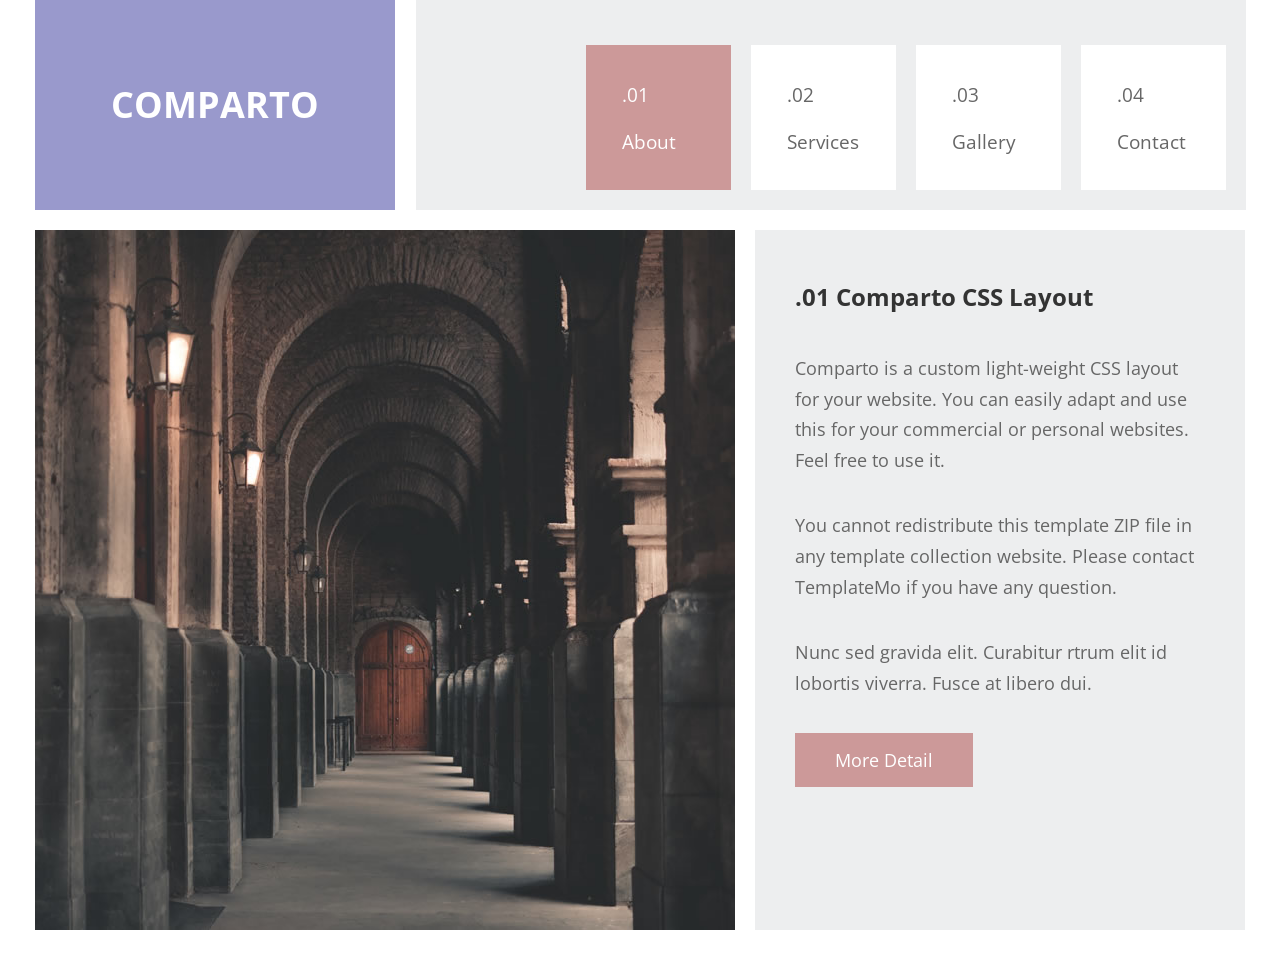
==== work12 position/index.html @ 8e94e974 "work12 position main ok" ====
<!DOCTYPE html>
<html lang="en">

<head>
  <meta charset="UTF-8">
  <link rel="stylesheet" href="./fontawesome/css/all.min.css">
  <link href="https://fonts.googleapis.com/css?family=Open+Sans:400" rel="stylesheet" />
  <title>Comparto HTML CSS Template</title>
  <link href="./style.css" rel="stylesheet">
</head>

<body>
  <div class="container">
    <div class="wrap header">
      <div class="header-title">COMPARTO</div>
      <div class="header-menu">
        <div class="menu-relative">
          <div class="menu-absolute">
            <div class="header-menu-item header-menu-item-active">
              <div class="header-item-num">.01</div>
              <div class="header-describ">About</div>
            </div>
            <div class="header-menu-item">
              <div class="header-item-num">.02</div>
              <div class="header-describ">Services</div>
            </div>
            <div class="header-menu-item">
              <div class="header-item-num">.03</div>
              <div class="header-describ">Gallery</div>
            </div>
            <div class="header-menu-item">
              <div class="header-item-num">.04</div>
              <div class="header-describ">Contact</div>
            </div>
          </div>
        </div>
      </div>
    </div>
    <div class="wrap main">
      <div class="main-img"></div>
      <div class="main-side absolute">
        <div class="main-side-title">.01 Comparto CSS Layout</div>
        <div class="main-side-main">Comparto is a custom light-weight CSS layout for your website. You can easily adapt and use this for your commercial or personal websites. Feel free to use it.</div>
        <div class="main-side-main">You cannot redistribute this template ZIP file in any template collection website. Please contact TemplateMo if you have any question.</div>
        <div class="main-side-main">Nunc sed gravida elit. Curabitur rtrum elit id lobortis viverra. Fusce at libero dui.</div>
        <div class="main-side-bnt">More Detail</div>
      </div>
    </div>
  </div>
</body>

</html>
---- work12 position/style.css ----
*{
    margin: 0;
    padding:0;
    font-family: 'Open Sans';
    box-sizing: border-box;
}

.absolute{
    position: absolute;
}

.container{
    padding: 0 15px;
}

.wrap{
    width: 1210px;
    margin:0 auto 20px; 
    position: relative;
}

.header-title{
    display: inline-block;
    width: 359.984px;
    height: 210px;
    font-size: 36px;
    font-weight:700;
    color:#fff;
    background: #99c;
    text-align: center;
    line-height: 210px;
    margin-right: 21px;
}

.menu-relative{
    position: relative;
}

.menu-absolute{
    position: absolute;
    right: 0;
    top: 25px;
}

.header-menu{
    display: inline-block;
    width: 829.984px;
    padding: 20px;
    position: absolute;
    background: #edeeef;
    height: 210px;
}

.header-menu-item{
    display: inline-block;
    height: 145px;
    width: 145px;
    background-color: #fff;
    font-size: 19.2px;
    color: #666;
    padding: 35.5px 0 0 36.25px;
    margin-left: 16px;    
}

.header-menu-item-active{
    background: #c99;
    color: #fff;
}

.header-item-num{
    margin-bottom: 20px;
}

.main-img{
    display: inline-block;
    background: url(./example/img/comparto-image-01.jpg);
    width: 699.98px;
    height:699.98px;
}

.main-side{
    display: inline-block;
    width: 490.047px;
    padding: 50px 40px;
    height: 700px;
    background: #edeeef;
    right: 0;
}
.main-side-title{
    font-size: 24px;
    font-weight:700;
    color: #333;
    margin: 0 0 40px;
}

.main-side-main{
    font-size: 18px;
    line-height: 30.6px;
    margin-bottom: 35px;
    color: #666;
}

.main-side-bnt{
    display: inline-block;
    background: #c99;
    padding: 15px 40px;
    font-size: 17.6px;
    color: #fff;
}
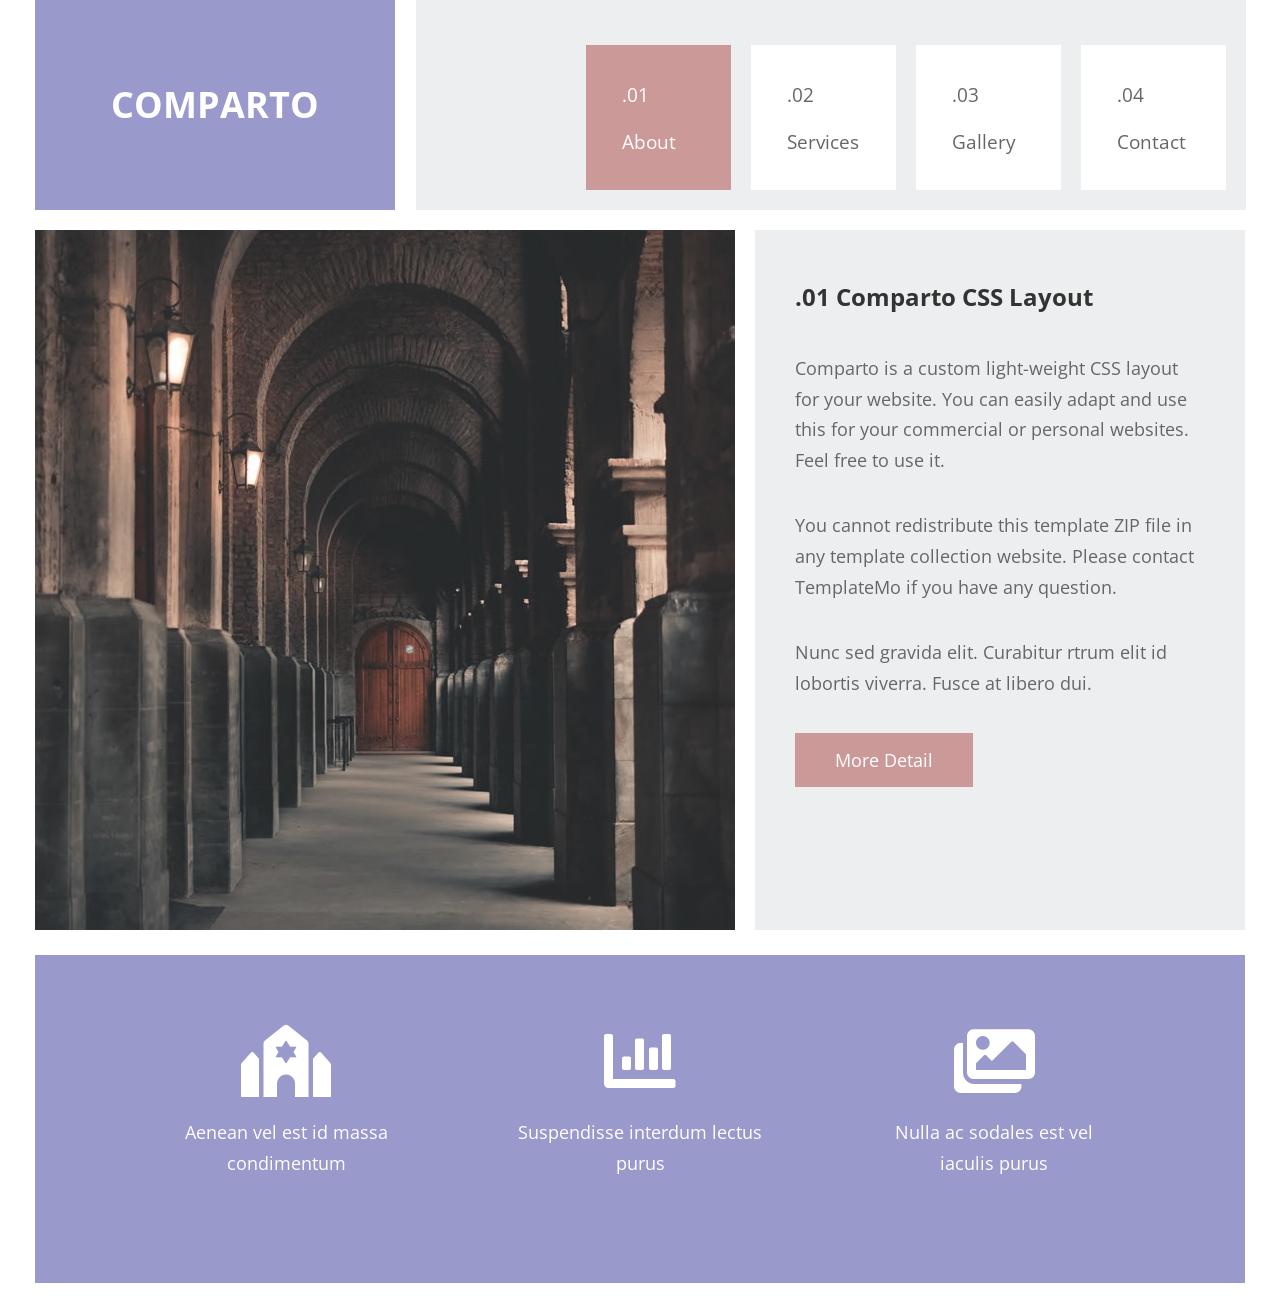
==== commit f6a51cb4: "work12 position banner ok" ====
--- a/work12 position/index.html
+++ b/work12 position/index.html
@@ -46,6 +46,21 @@
         <div class="main-side-bnt">More Detail</div>
       </div>
     </div>
+    <div class="wrap banner">
+      <div class="icon">
+      <div class="fas fa-synagogue"></div>
+      <div class="icon-describ">Aenean vel est id massa condimentum</div>
+      </div>
+      <div class="icon">
+      <div class="fas fa-chart-bar"></div>
+      <div class="icon-describ">Suspendisse interdum lectus purus</div>
+      </div>
+      <div class="icon">
+      <div class="fas fa-images"></div>
+      <div class="icon-describ">Nulla ac sodales est vel iaculis purus</div>
+      </div>
+    </div>
+    
   </div>
 </body>
 
--- a/work12 position/style.css
+++ b/work12 position/style.css
@@ -106,4 +106,27 @@
     padding: 15px 40px;
     font-size: 17.6px;
     color: #fff;
+}
+
+.banner{
+    text-align: center;
+    background: #99c;
+    padding: 70px;
+}
+.icon{
+    display: inline-block;
+    color:#FFF;
+    width: 250px;
+    margin: 0 50px ;
+}
+
+.fas{
+    font-size: 72px;
+    margin: 0 0 20px;
+}
+
+.icon-describ{
+    line-height: 30.6px;
+    font-size: 18px;
+    margin:0 0 35px;
 }
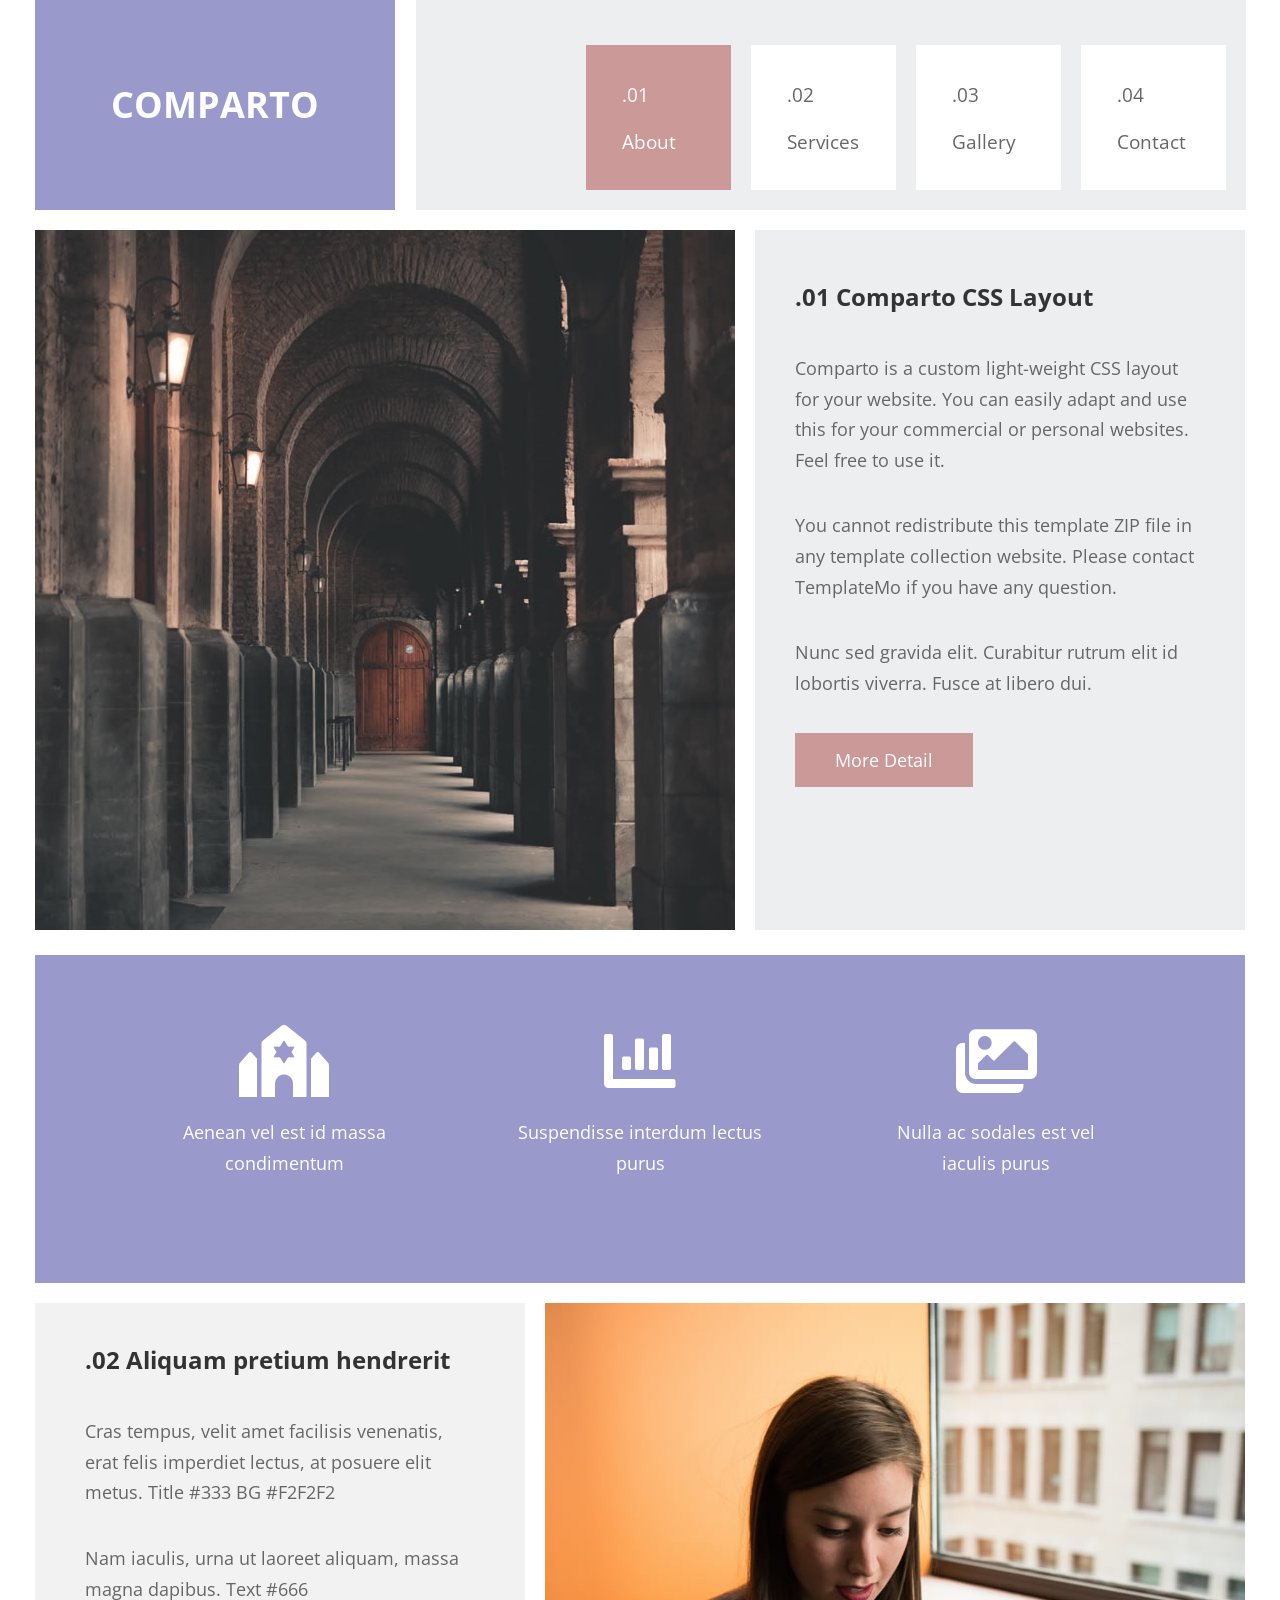
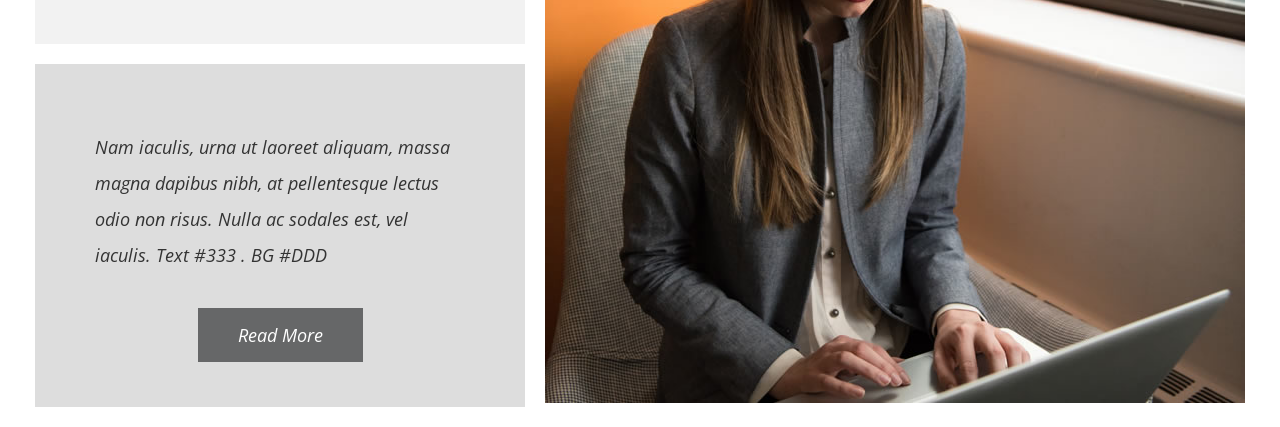
==== commit 151f36fa: "work12 position main2 ok" ====
--- a/work12 position/index.html
+++ b/work12 position/index.html
@@ -42,7 +42,7 @@
         <div class="main-side-title">.01 Comparto CSS Layout</div>
         <div class="main-side-main">Comparto is a custom light-weight CSS layout for your website. You can easily adapt and use this for your commercial or personal websites. Feel free to use it.</div>
         <div class="main-side-main">You cannot redistribute this template ZIP file in any template collection website. Please contact TemplateMo if you have any question.</div>
-        <div class="main-side-main">Nunc sed gravida elit. Curabitur rtrum elit id lobortis viverra. Fusce at libero dui.</div>
+        <div class="main-side-main">Nunc sed gravida elit. Curabitur rutrum elit id lobortis viverra. Fusce at libero dui.</div>
         <div class="main-side-bnt">More Detail</div>
       </div>
     </div>
@@ -60,7 +60,18 @@
       <div class="icon-describ">Nulla ac sodales est vel iaculis purus</div>
       </div>
     </div>
-    
+    <div class="wrap main">
+      <div class="main-box">
+        <div class="main-side-title">.02 Aliquam pretium hendrerit</div>
+        <div class="main-side-main">Cras tempus, velit amet facilisis venenatis, erat felis imperdiet lectus, at posuere elit metus. Title #333 BG #F2F2F2</div>
+        <div class="main-side-main">Nam iaculis, urna ut laoreet aliquam, massa magna dapibus. Text #666</div>
+      </div>
+      <div class="main-box italic">
+        <div class="main-side-main">Nam iaculis, urna ut laoreet aliquam, massa magna dapibus nibh, at pellentesque lectus odio non risus. Nulla ac sodales est, vel iaculis. Text #333 . BG #DDD</div>
+        <div class="main-side-bnt">Read More</div>
+      </div>
+      <div class="main-side-img"></div>
+    </div>
   </div>
 </body>
 
--- a/work12 position/style.css
+++ b/work12 position/style.css
@@ -117,7 +117,7 @@
     display: inline-block;
     color:#FFF;
     width: 250px;
-    margin: 0 50px ;
+    margin: 0 51px ;
 }
 
 .fas{
@@ -129,4 +129,43 @@
     line-height: 30.6px;
     font-size: 18px;
     margin:0 0 35px;
+}
+
+.main-box{
+    width: 490.047px;
+    padding: 40px 50px;
+    background: #f2f2f2;
+    margin-bottom: 20px;
+} 
+
+.main-box .main-side-main{
+    color: #666;
+    margin: 35px 0 0;
+}
+
+.italic{
+    padding: 30px 60px 45px ;
+    font-style: italic;
+    text-align: center;
+    background: #ddd;
+}
+
+.italic .main-side-main{
+    line-height: 36px;
+    text-align: left;
+    margin-bottom: 35px;
+    color: #333;
+}
+
+.italic .main-side-bnt{
+    background: #666768;
+}
+
+.main-side-img{
+    background: url(./example/img/comparto-image-02.jpg);
+    width: 699.98px;
+    height: 699.98px;
+    position: absolute;
+    right: 0;
+    top: 0;
 }
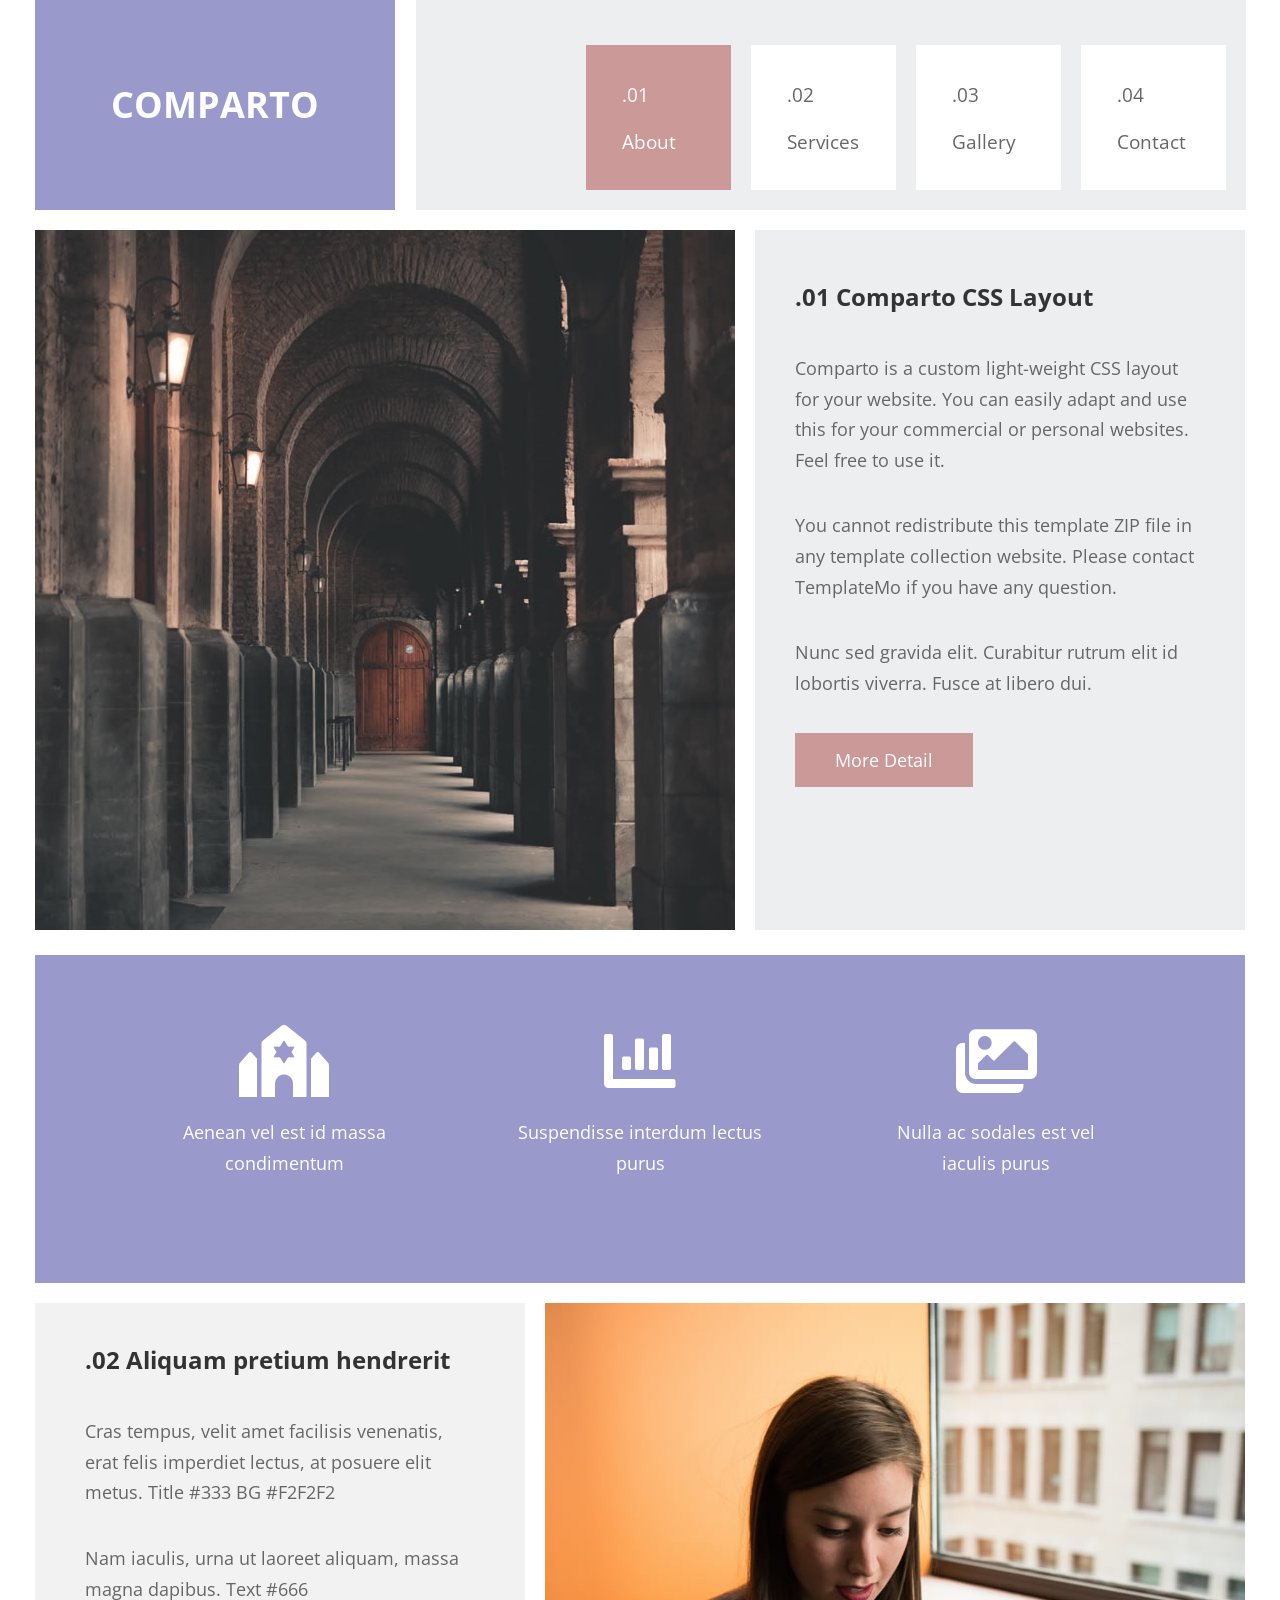
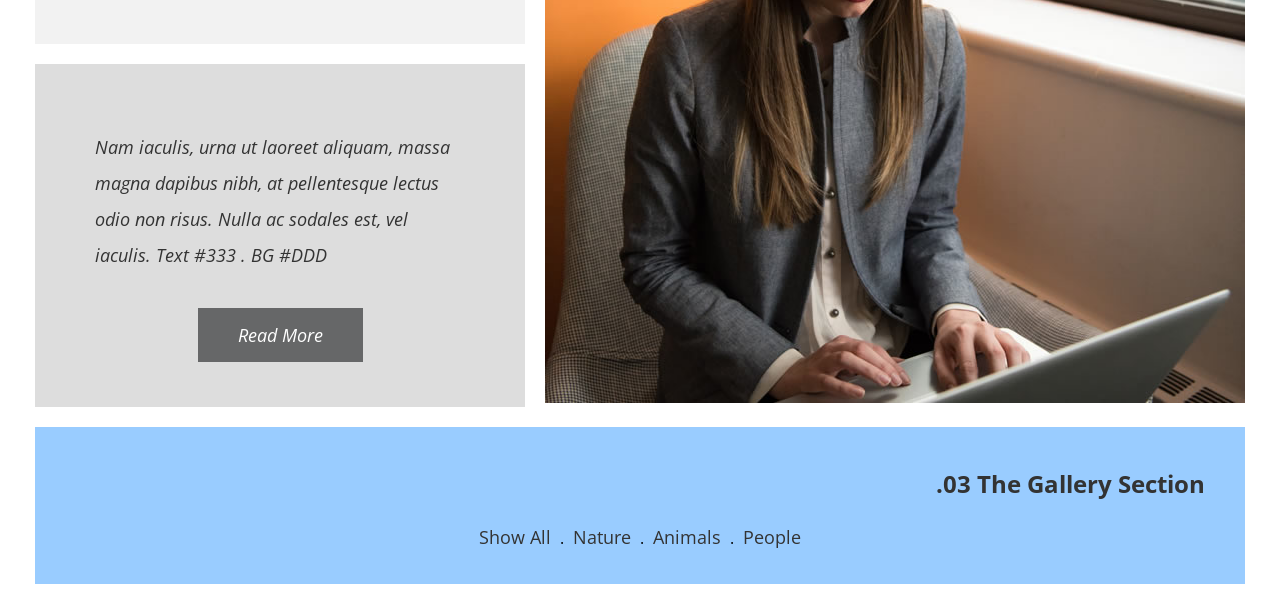
==== commit 67767b42: "work12 position bluebar ok" ====
--- a/work12 position/index.html
+++ b/work12 position/index.html
@@ -72,6 +72,18 @@
       </div>
       <div class="main-side-img"></div>
     </div>
+    <div class="wrap bluebar">
+      <div class="bluebar-title">.03 The Gallery Section</div>
+      <div class="bluebar-menu">
+        <div class="bluebar-menu-item">Show All</div>
+        <span>.</span>
+        <div class="bluebar-menu-item">Nature</div>
+        <span>.</span>
+        <div class="bluebar-menu-item">Animals</div>
+        <span>.</span>
+        <div class="bluebar-menu-item">People</div>
+      </div>
+    </div>
   </div>
 </body>
 
--- a/work12 position/style.css
+++ b/work12 position/style.css
@@ -168,4 +168,28 @@
     position: absolute;
     right: 0;
     top: 0;
+}
+
+.bluebar{
+    padding: 40px 40px 30px;
+    background: #9cf;
+    text-align: right;
+}
+
+.bluebar-title{
+    font-size: 24px;
+    font-weight: 700;
+    color: #333;
+    margin: 0 0 20px;
+}
+
+.bluebar-menu{
+    text-align: center;
+}
+
+.bluebar-menu-item{
+    display: inline-block;
+    margin: 5px;
+    font-size: 18px;
+    color: #333;
 }
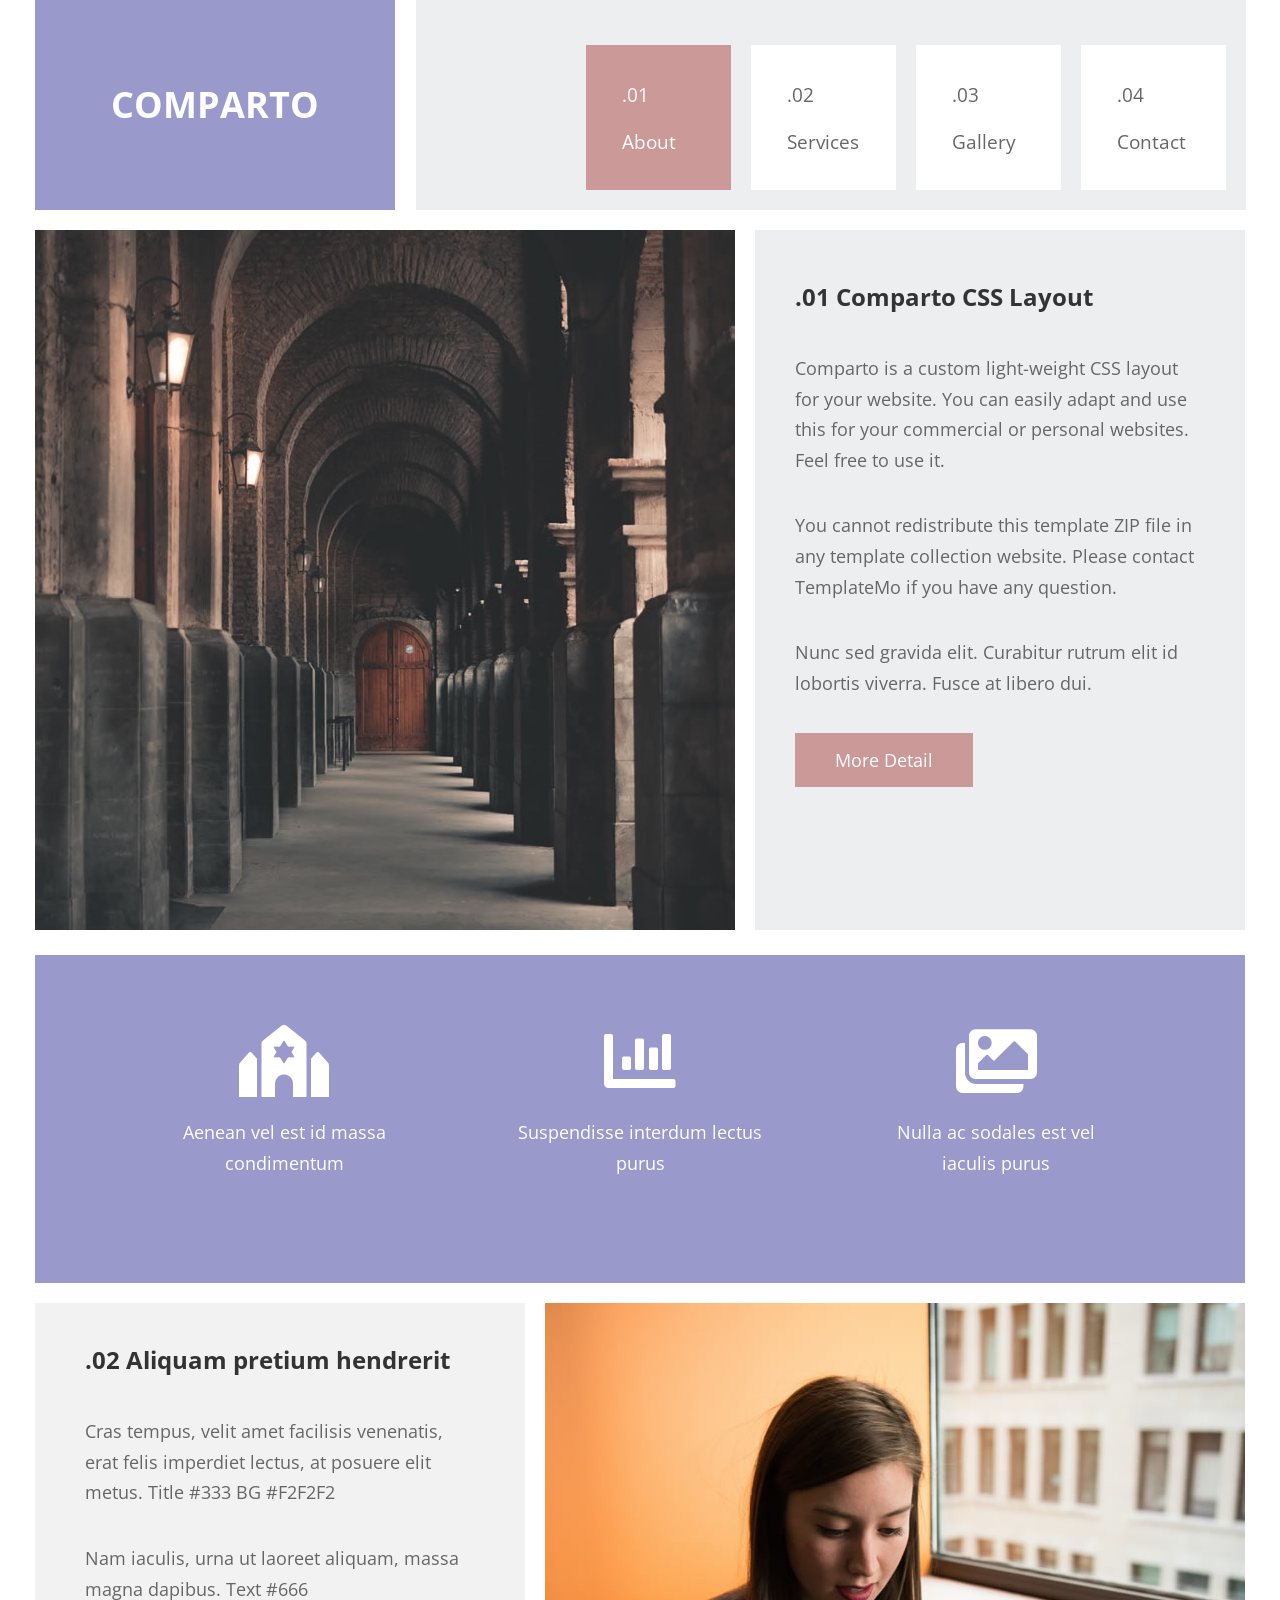
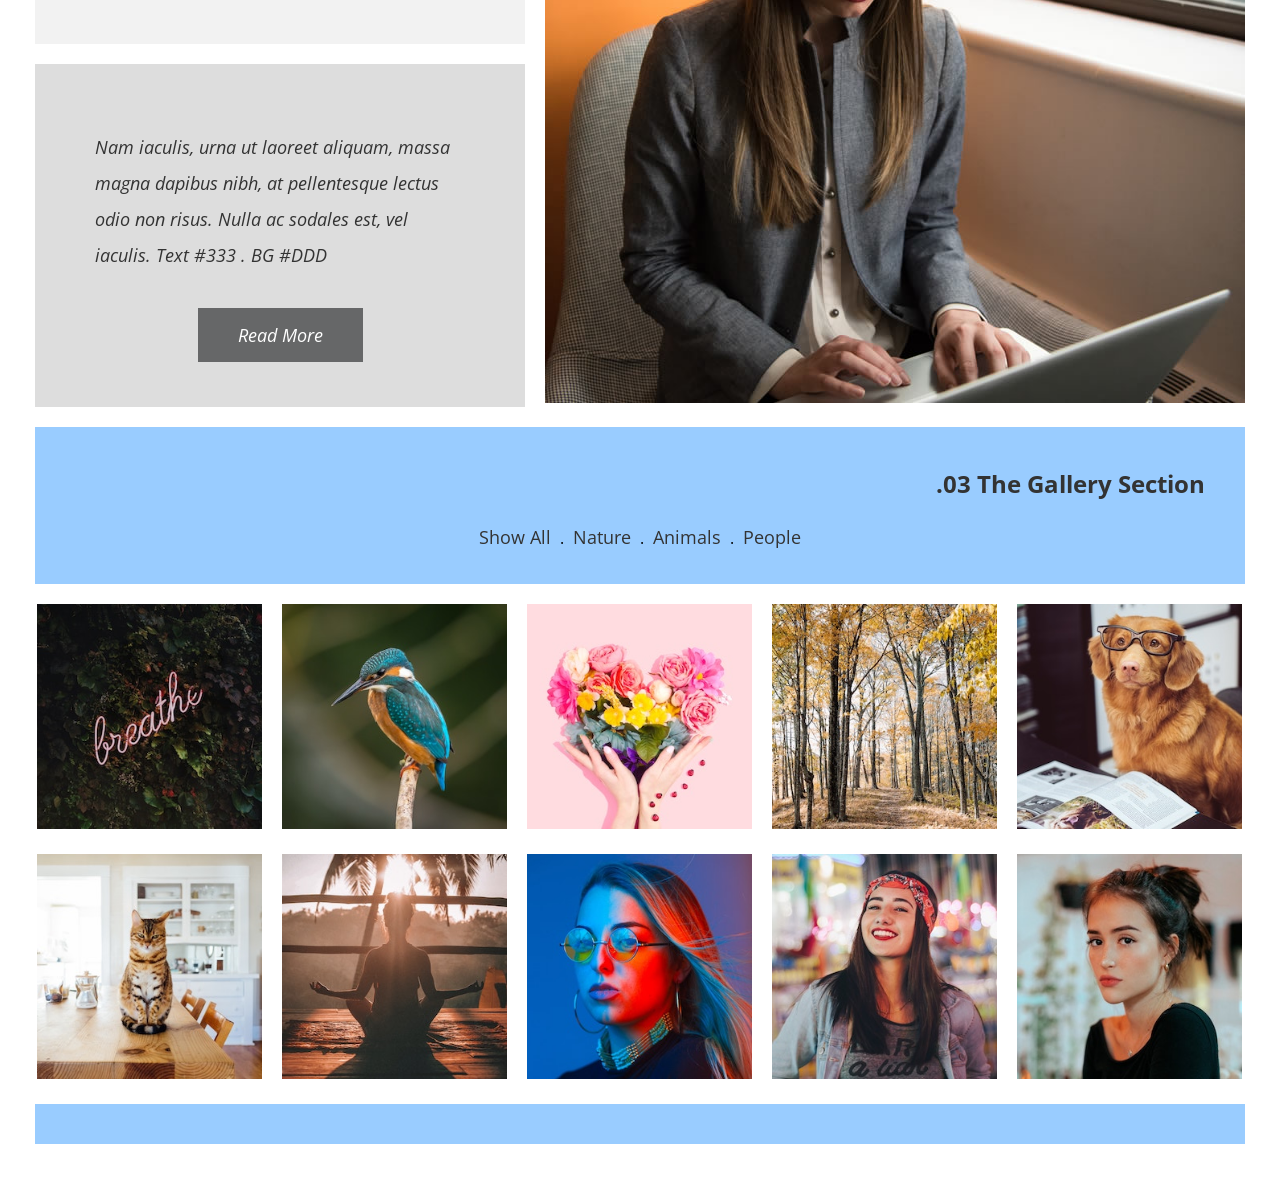
==== commit 8ba66f12: "work12 position blue ok" ====
--- a/work12 position/index.html
+++ b/work12 position/index.html
@@ -84,6 +84,21 @@
         <div class="bluebar-menu-item">People</div>
       </div>
     </div>
+    <div class="wrap imgbar">
+      <div class="img img1"></div>
+      <div class="img img2"></div>
+      <div class="img img3"></div>
+      <div class="img img4"></div>
+      <div class="img img5"></div>
+    </div>
+    <div class="wrap imgbar">
+      <div class="img img6"></div>
+      <div class="img img7"></div>
+      <div class="img img8"></div>
+      <div class="img img9"></div>
+      <div class="img img10"></div>
+    </div>
+    <div class="wrap blue"></div>
   </div>
 </body>
 
--- a/work12 position/style.css
+++ b/work12 position/style.css
@@ -192,4 +192,66 @@
     margin: 5px;
     font-size: 18px;
     color: #333;
+}
+
+.img{
+    width: 225px;
+    height: 225px;
+    display: inline-block;
+    margin: 0 8px;
+}
+
+.imgbar{
+
+}
+
+.img1{
+    background: url(./example/img/gallery/gallery-item-01.jpg) center;
+    background-size: cover;
+    margin-left: 2px;
+}
+.img2{
+    background: url(./example/img/gallery/gallery-item-02.jpg) center;
+    background-size: cover;
+}
+.img3{
+    background: url(./example/img/gallery/gallery-item-03.jpg) center;
+    background-size: cover;
+}
+.img4{
+    background: url(./example/img/gallery/gallery-item-04.jpg) center;
+    background-size: cover;
+}
+.img5{
+    background: url(./example/img/gallery/gallery-item-05.jpg) center;
+    background-size: cover;
+    margin-right: 0;
+}
+.img6{
+    background: url(./example/img/gallery/gallery-item-06.jpg) center;
+    background-size: cover;
+    margin-left: 2px;
+}
+.img7{
+    background: url(./example/img/gallery/gallery-item-07.jpg) center;
+    background-size: cover;
+}
+.img8{
+    background: url(./example/img/gallery/gallery-item-08.jpg) center;
+    background-size: cover;
+}
+.img9{
+    background: url(./example/img/gallery/gallery-item-09.jpg) center;
+    background-size: cover;
+}
+.img10{
+    background: url(./example/img/gallery/gallery-item-10.jpg) center;
+    background-size: cover;
+    margin-right: 0;
+}
+
+.blue{
+    padding: 20px;
+    background: #9cf;
+    margin-bottom: 60px;
 }
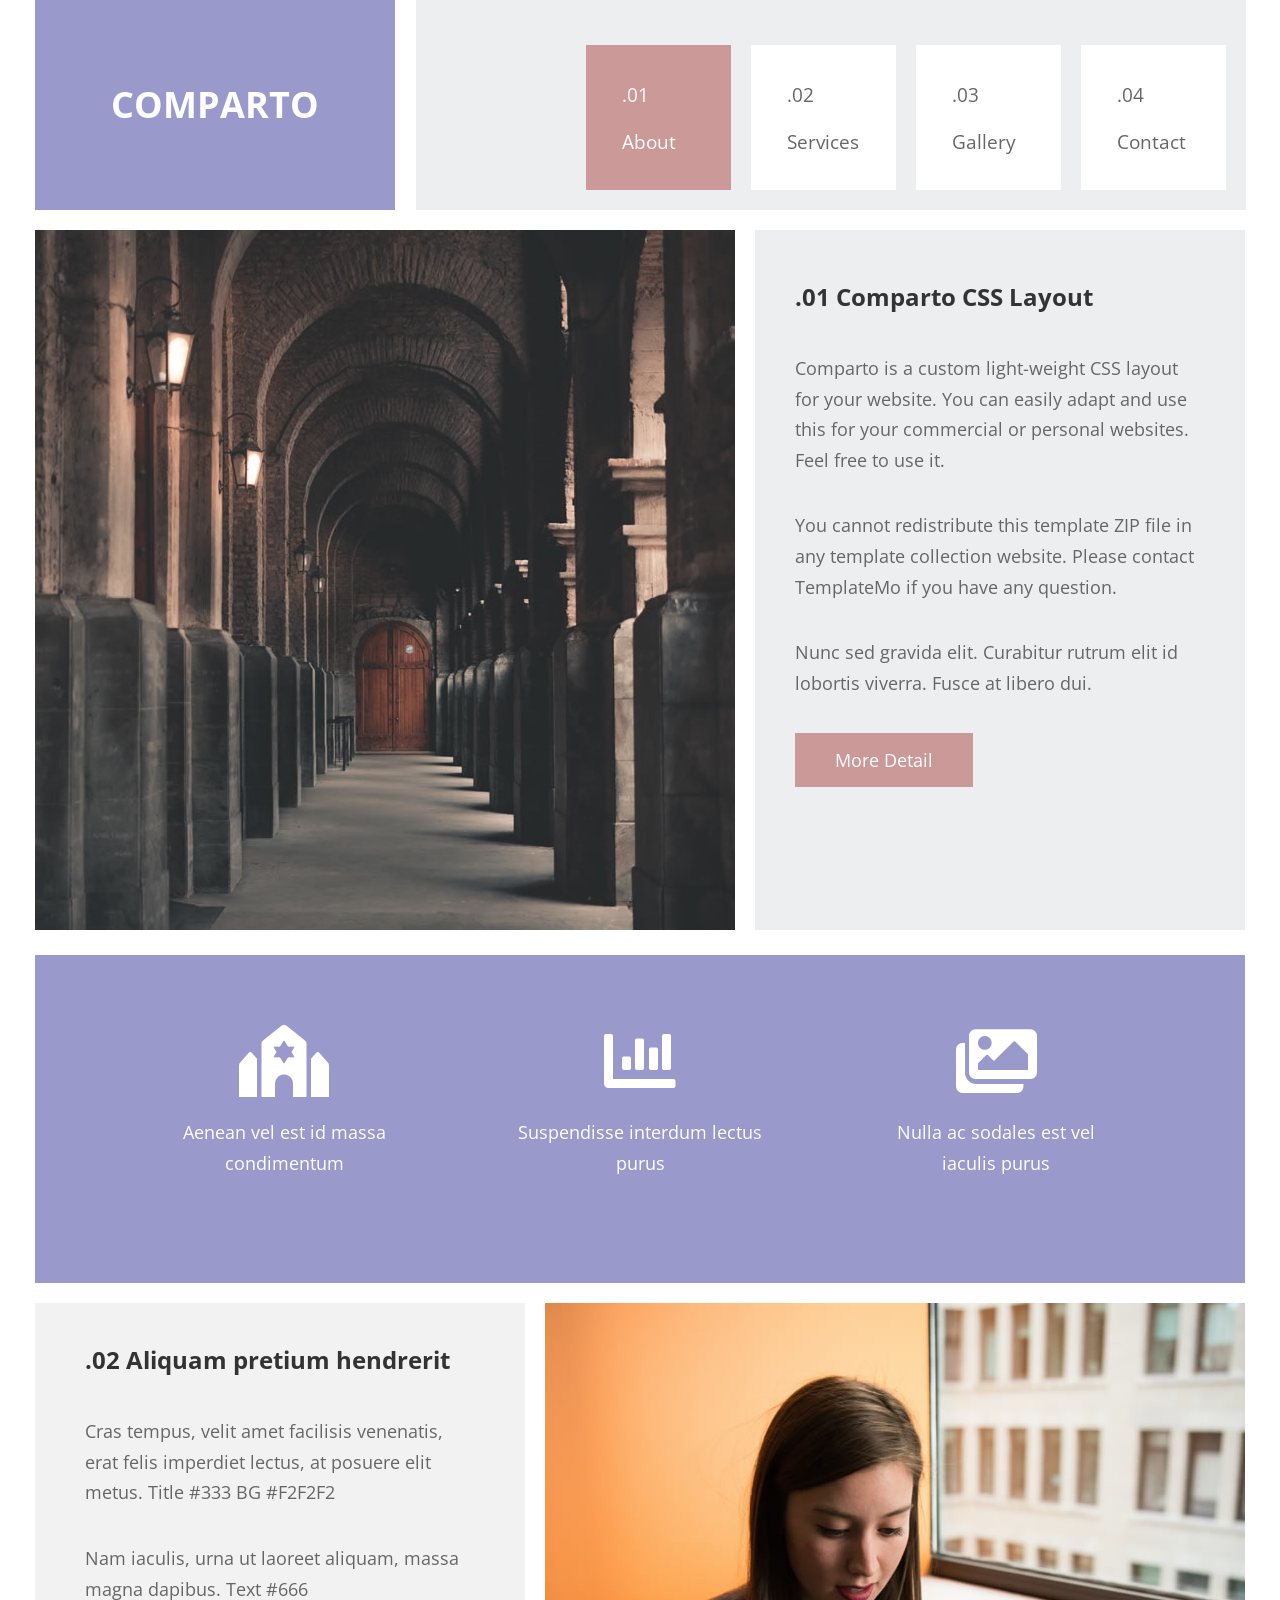
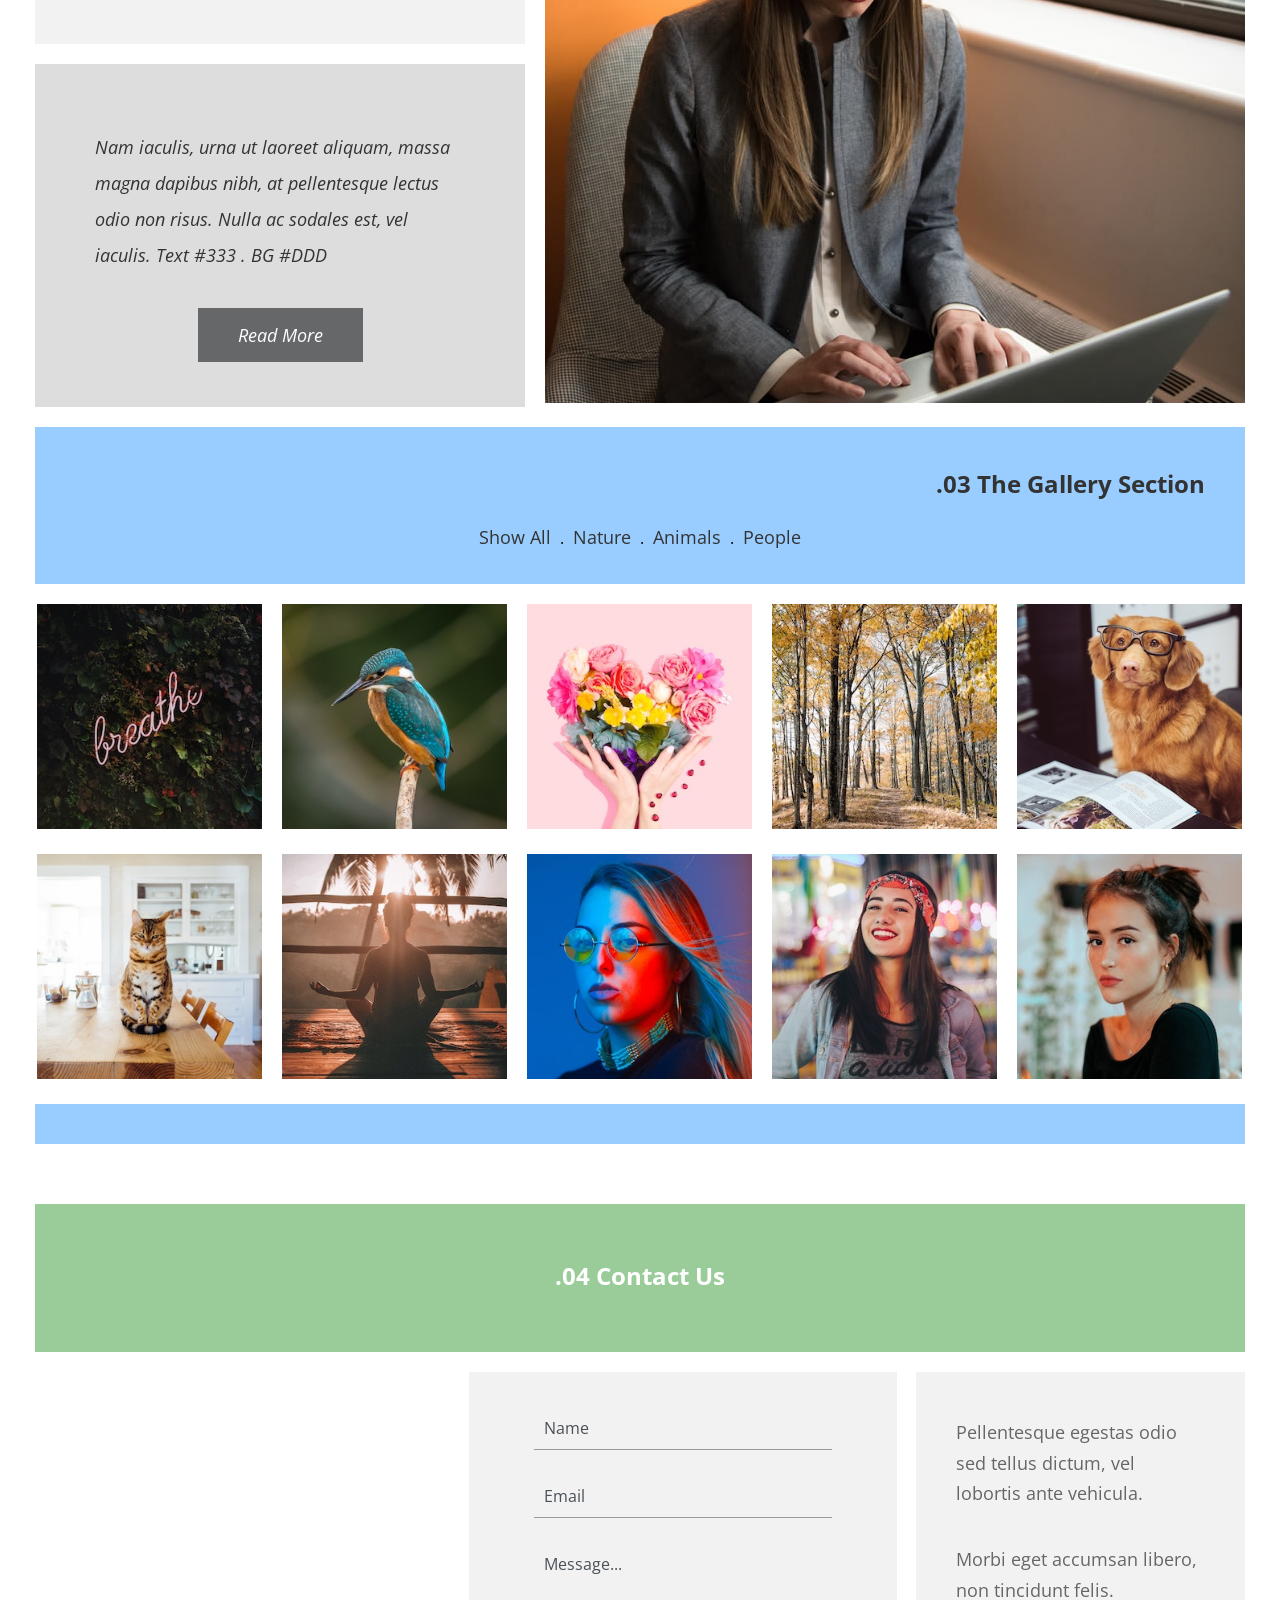
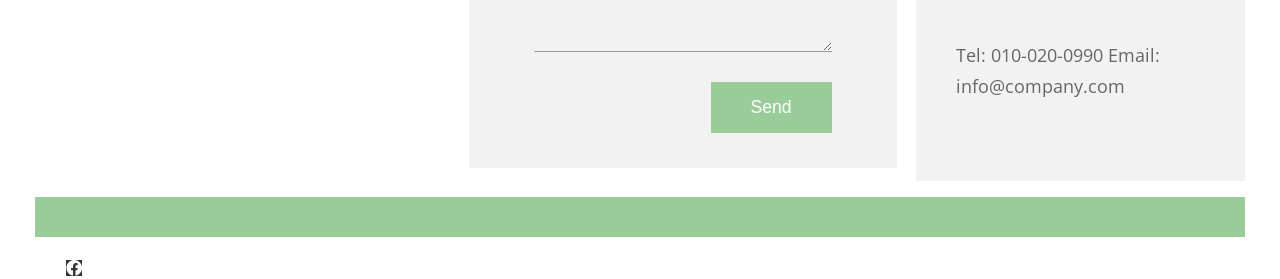
==== commit e4746acf: "work12 position map ok" ====
--- a/work12 position/index.html
+++ b/work12 position/index.html
@@ -99,6 +99,42 @@
       <div class="img img10"></div>
     </div>
     <div class="wrap blue"></div>
+    <div class="wrap map-title">.04 Contact Us</div>
+    <div class="wrap map-main">
+      <div class="map">
+        <iframe src="https://www.google.com/maps/embed?pb=!1m18!1m12!1m3!1d8609.463423865513!2d120.9807035997591!3d24.869536805335045!2m3!1f0!2f0!3f0!3m2!1i1024!2i768!4f13.1!3m3!1m2!1s0x346833f965de543f%3A0x3ea296e5ba0fe0cc!2z5bCP5Y-u5Zm556eR5a245Li76aGM5qiC5ZyS!5e0!3m2!1szh-TW!2stw!4v1606902432838!5m2!1szh-TW!2stw" width="413.5" height="400" frameborder="0" style="border:0;" allowfullscreen="" aria-hidden="false" tabindex="0"></iframe>
+      </div>
+      <div class="form">
+          <div class="formstyle">
+            <input class="style" type="text" value="Name"></div>
+          <div class="formstyle">
+              <input class="style" type="email" value="Email"></div>
+          <div class="formstyle">
+            <textarea class="style" name="comments" rows="4" cols="20">Message...</textarea>
+          </div>
+          <div class="form-bnt">Send</div>
+      </div>
+
+      <div class="about">
+        <div class="about-main">
+      Pellentesque egestas odio sed tellus dictum, vel lobortis ante vehicula.
+        </div>
+        <div class="about-main">
+      Morbi eget accumsan libero, non tincidunt felis.
+        </div>
+        <div class="about-main">Tel: 010-020-0990
+          Email: info@company.com</div>
+      </div>
+
+      
+  
+
+
+    </div>
+    <div class="wrap greenbar"></div>
+    <div class="wrap icon">
+      <div class="fab fa-facebook tm-social-icon"></div>
+    </div>
   </div>
 </body>
 
--- a/work12 position/style.css
+++ b/work12 position/style.css
@@ -201,10 +201,6 @@
     margin: 0 8px;
 }
 
-.imgbar{
-
-}
-
 .img1{
     background: url(./example/img/gallery/gallery-item-01.jpg) center;
     background-size: cover;
@@ -254,4 +250,75 @@
     padding: 20px;
     background: #9cf;
     margin-bottom: 60px;
+}
+
+.map-title{
+    padding: 55px 0 60px;
+    font-size: 24px;
+    font-weight: 700;
+    text-align: center;
+    color: #fff;
+    background: #9c9;
+}
+
+.map{
+    width: 414px;
+    height: 400px;
+    display: inline-block;
+}
+
+.form{
+    display: inline-block;
+    position: absolute;
+    padding: 35px 65px;
+    text-align: end;
+    background: #f2f2f2;
+    width: 427.668px;
+    margin-left: 20px;
+}
+.formstyle{
+    margin-bottom: 25px;
+}
+.style{
+    color: #495057;
+    background-color: transparent;
+    padding: 10px;
+    font-size: 16px;
+    width: 100%;
+    border: none;
+    border-bottom: 1px solid #999A9B;
+}
+
+.form-bnt{
+    background: #9c9;
+    color: #fff;
+    display:inline-block;
+    font-size: 17.6px;
+    padding: 15px 40px;
+    font-family: 'arial';
+}
+
+.about{
+    position: absolute;
+    display: inline-block;
+    width: 328.8px;
+    padding: 45px 40px;
+    background: #f2f2f2;
+    right: 0;
+}
+
+.about-main{
+    font-size: 18px;
+    line-height: 30.6px;
+    margin-bottom: 35px;
+    color: #666;
+}
+
+.greenbar{
+    background: #9c9;
+    padding: 20px;
+}
+
+.fab{
+    background: #333;
 }
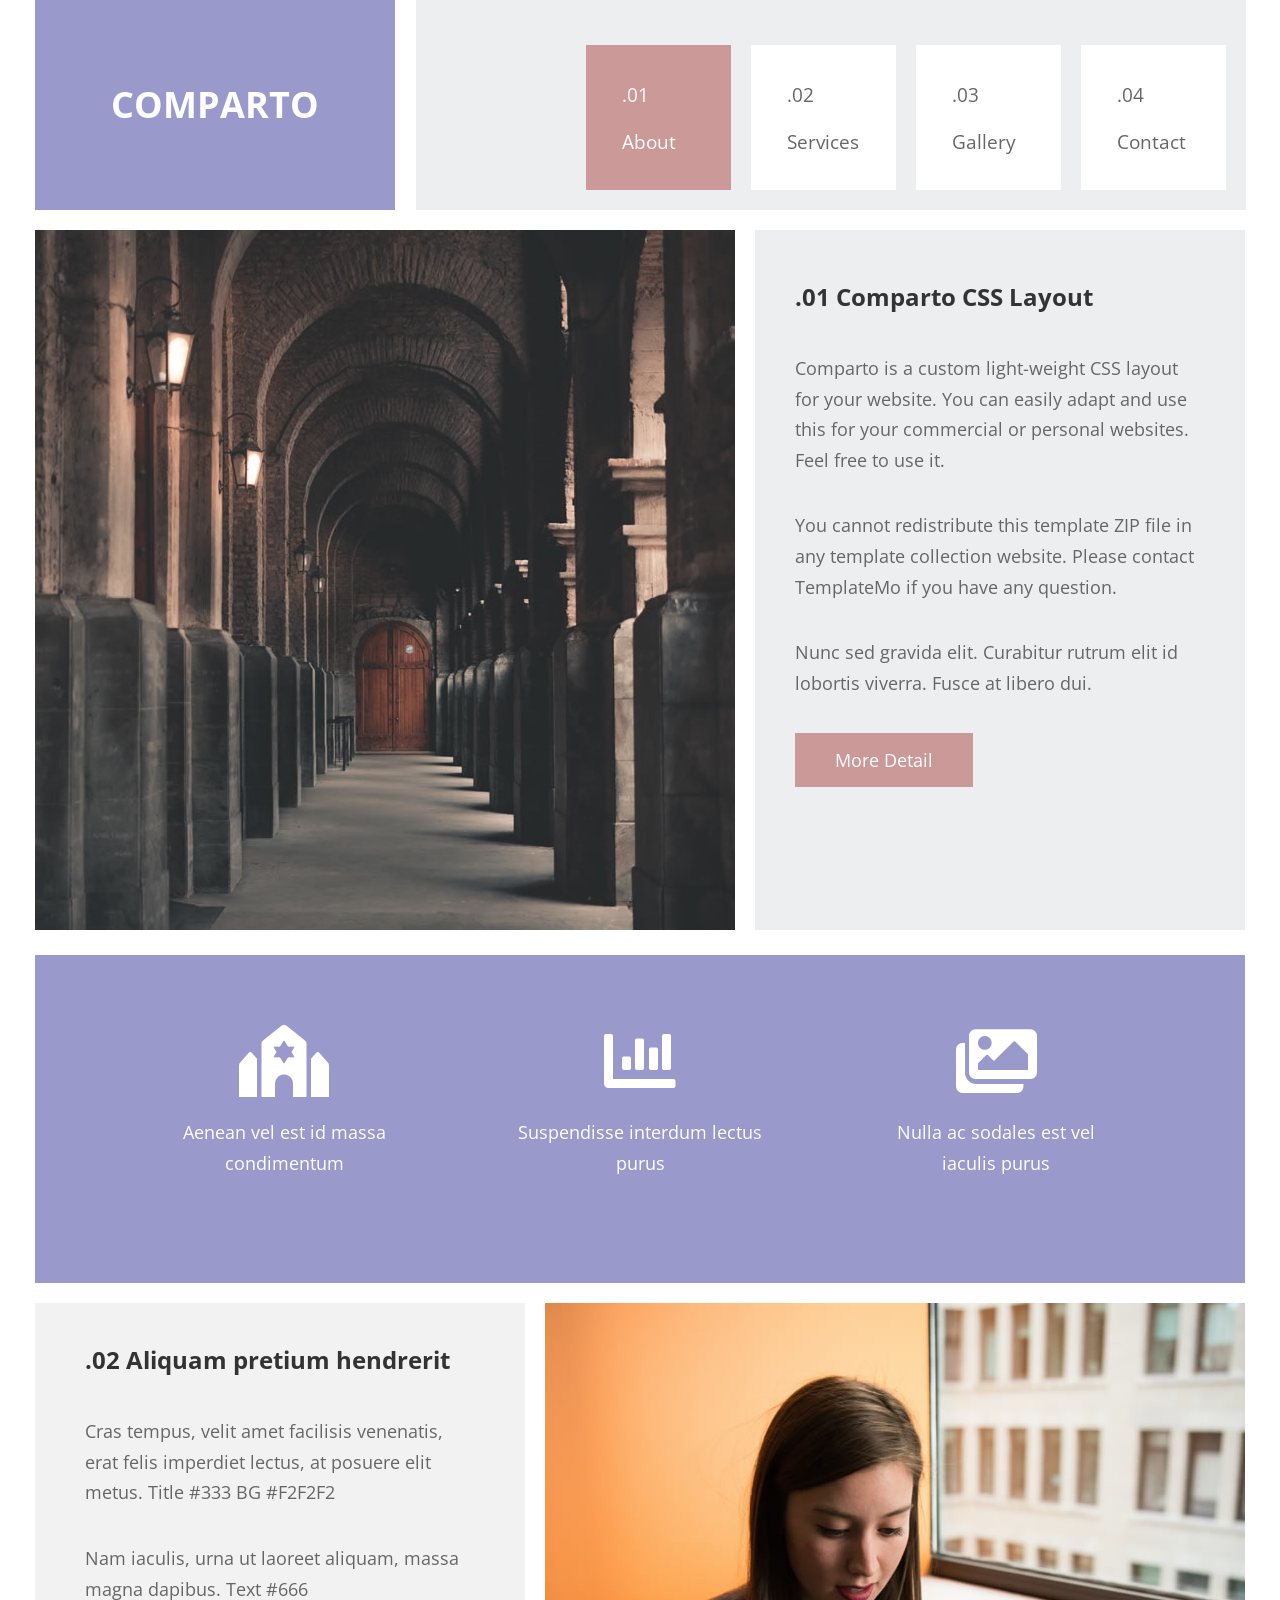
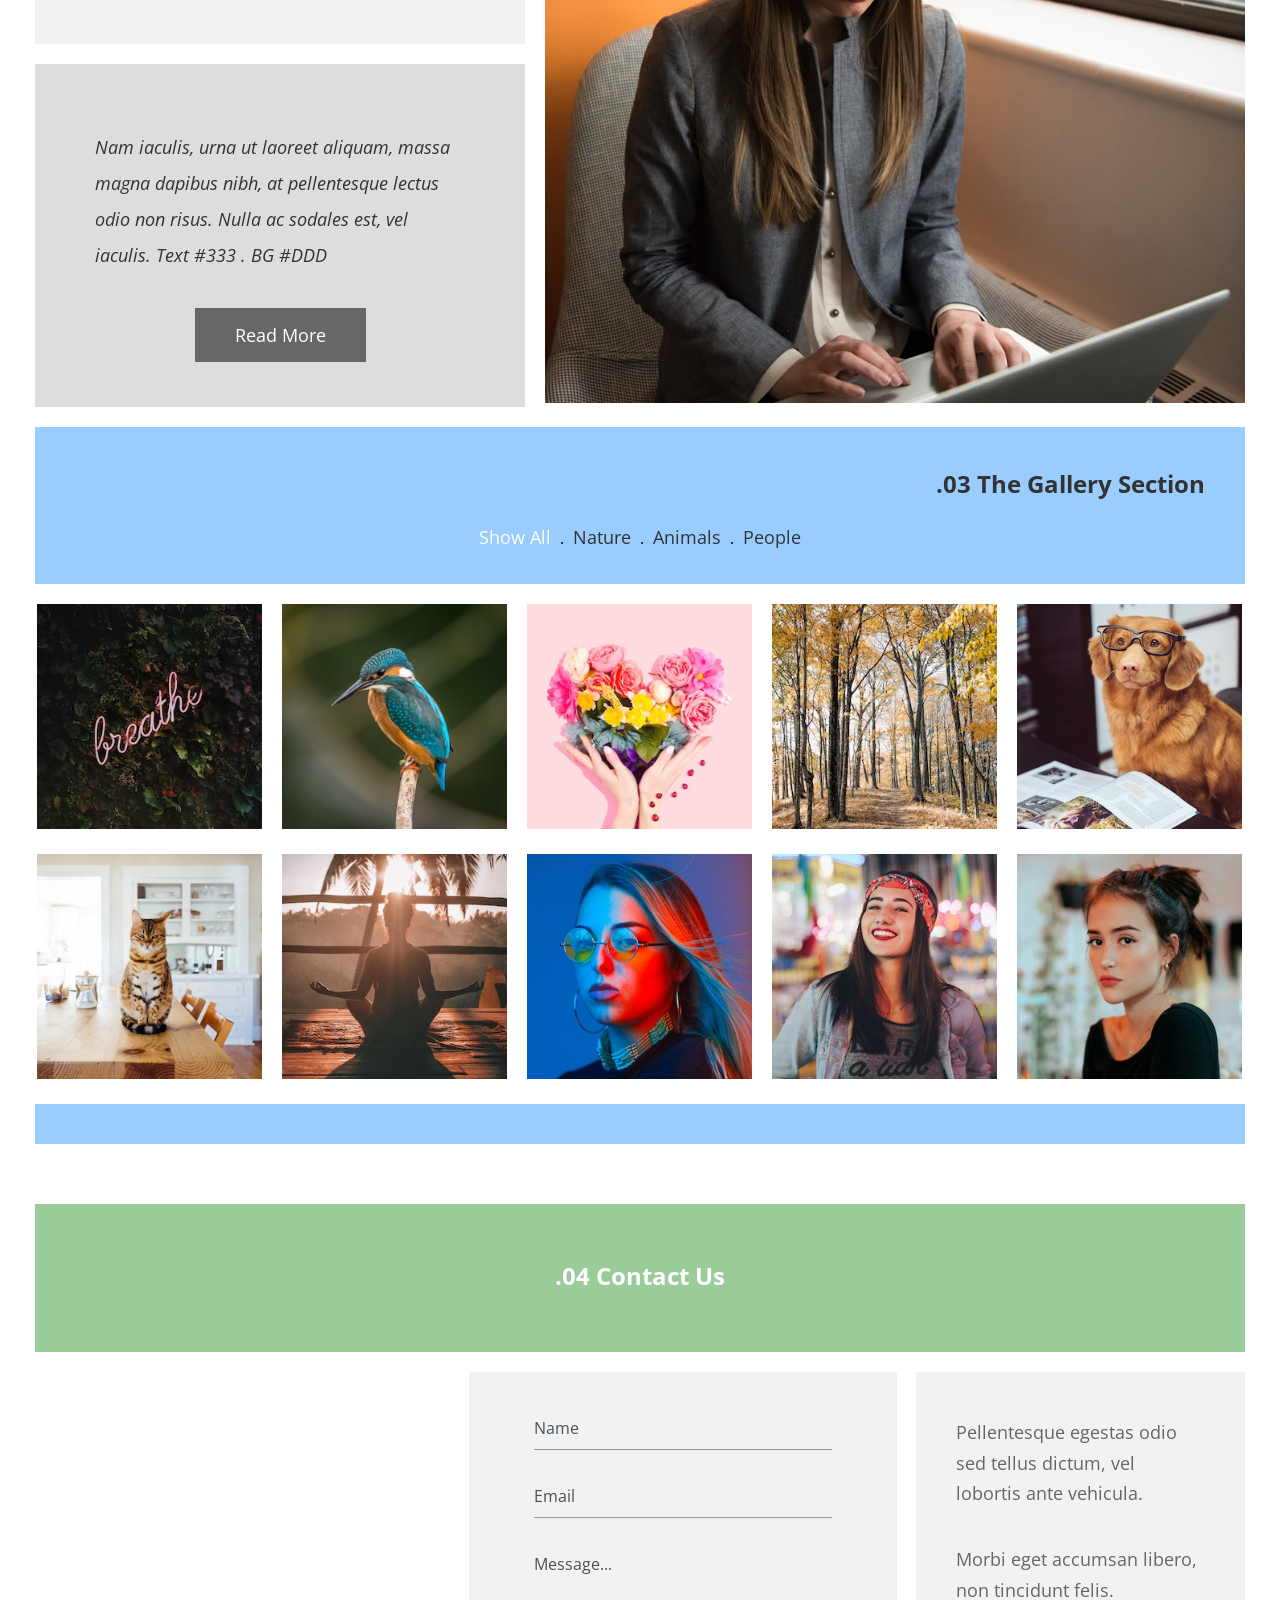
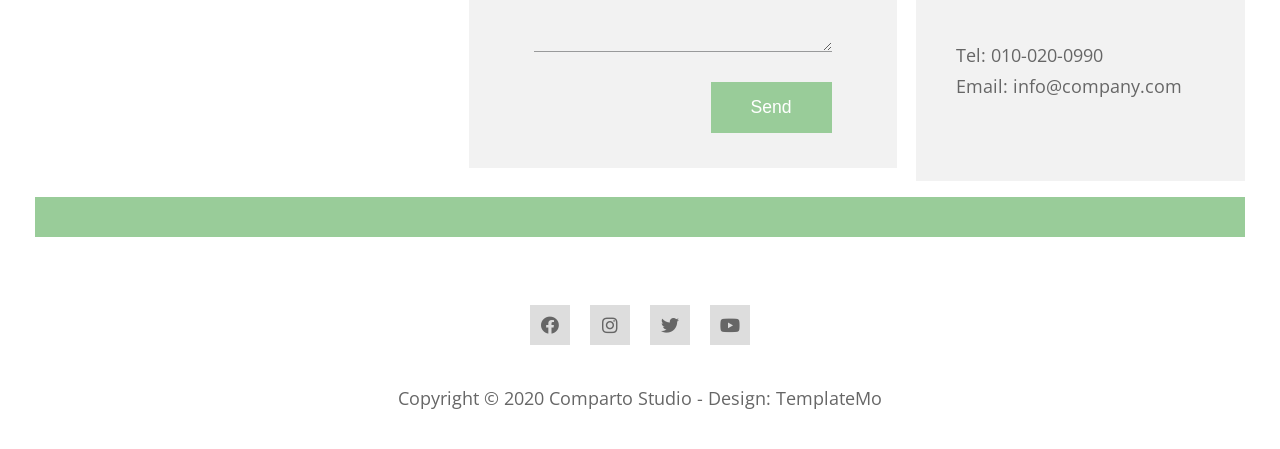
==== commit 60c13c55: "work12 position  ok" ====
--- a/work12 position/index.html
+++ b/work12 position/index.html
@@ -20,15 +20,15 @@
               <div class="header-item-num">.01</div>
               <div class="header-describ">About</div>
             </div>
-            <div class="header-menu-item">
+            <div class="header-menu-item change">
               <div class="header-item-num">.02</div>
               <div class="header-describ">Services</div>
             </div>
-            <div class="header-menu-item">
+            <div class="header-menu-item change">
               <div class="header-item-num">.03</div>
               <div class="header-describ">Gallery</div>
             </div>
-            <div class="header-menu-item">
+            <div class="header-menu-item change">
               <div class="header-item-num">.04</div>
               <div class="header-describ">Contact</div>
             </div>
@@ -43,19 +43,19 @@
         <div class="main-side-main">Comparto is a custom light-weight CSS layout for your website. You can easily adapt and use this for your commercial or personal websites. Feel free to use it.</div>
         <div class="main-side-main">You cannot redistribute this template ZIP file in any template collection website. Please contact TemplateMo if you have any question.</div>
         <div class="main-side-main">Nunc sed gravida elit. Curabitur rutrum elit id lobortis viverra. Fusce at libero dui.</div>
-        <div class="main-side-bnt">More Detail</div>
+        <div class="main-side-bnt change">More Detail</div>
       </div>
     </div>
     <div class="wrap banner">
-      <div class="icon">
+      <div class="icon change">
       <div class="fas fa-synagogue"></div>
       <div class="icon-describ">Aenean vel est id massa condimentum</div>
       </div>
-      <div class="icon">
+      <div class="icon change">
       <div class="fas fa-chart-bar"></div>
       <div class="icon-describ">Suspendisse interdum lectus purus</div>
       </div>
-      <div class="icon">
+      <div class="icon change">
       <div class="fas fa-images"></div>
       <div class="icon-describ">Nulla ac sodales est vel iaculis purus</div>
       </div>
@@ -68,35 +68,85 @@
       </div>
       <div class="main-box italic">
         <div class="main-side-main">Nam iaculis, urna ut laoreet aliquam, massa magna dapibus nibh, at pellentesque lectus odio non risus. Nulla ac sodales est, vel iaculis. Text #333 . BG #DDD</div>
-        <div class="main-side-bnt">Read More</div>
+        <div class="main-side-bnt change">Read More</div>
       </div>
       <div class="main-side-img"></div>
     </div>
     <div class="wrap bluebar">
       <div class="bluebar-title">.03 The Gallery Section</div>
       <div class="bluebar-menu">
-        <div class="bluebar-menu-item">Show All</div>
+        <div class="bluebar-menu-item bluebar-active  change">Show All</div>
         <span>.</span>
-        <div class="bluebar-menu-item">Nature</div>
+        <div class="bluebar-menu-item change ">Nature</div>
         <span>.</span>
-        <div class="bluebar-menu-item">Animals</div>
+        <div class="bluebar-menu-item change ">Animals</div>
         <span>.</span>
-        <div class="bluebar-menu-item">People</div>
+        <div class="bluebar-menu-item change ">People</div>
       </div>
     </div>
     <div class="wrap imgbar">
-      <div class="img img1"></div>
-      <div class="img img2"></div>
-      <div class="img img3"></div>
-      <div class="img img4"></div>
-      <div class="img img5"></div>
+      <div class="img img1">
+        <div class="qq change">
+          <div class="aa">
+          <div class="xl">TOO <strong>CSS</strong></div> IT IS A GREAT BLOG YOU SHOULD EXPLORE.</div>
+          </div>
+      </div>
+      <div class="img img2">
+        <div class="qq change">
+          <div class="aa">
+          <div class="xl">TOO <strong>CSS</strong></div> IT IS A GREAT BLOG YOU SHOULD EXPLORE.</div>
+          </div>
+      </div>
+      <div class="img img3">
+        <div class="qq change">
+          <div class="aa">
+          <div class="xl">TOO <strong>CSS</strong></div> IT IS A GREAT BLOG YOU SHOULD EXPLORE.</div>
+          </div>
+      </div>
+      <div class="img img4">
+        <div class="qq change">
+          <div class="aa">
+          <div class="xl">TOO <strong>CSS</strong></div> IT IS A GREAT BLOG YOU SHOULD EXPLORE.</div>
+          </div>
+      </div>
+      <div class="img img5">
+        <div class="qq change">
+          <div class="aa">
+          <div class="xl">TOO <strong>CSS</strong></div> IT IS A GREAT BLOG YOU SHOULD EXPLORE.</div>
+          </div>
+      </div>
     </div>
     <div class="wrap imgbar">
-      <div class="img img6"></div>
-      <div class="img img7"></div>
-      <div class="img img8"></div>
-      <div class="img img9"></div>
-      <div class="img img10"></div>
+      <div class="img img6">
+        <div class="qq change">
+          <div class="aa">
+          <div class="xl">TOO <strong>CSS</strong></div> IT IS A GREAT BLOG YOU SHOULD EXPLORE.</div>
+          </div>
+      </div>
+      <div class="img img7">
+        <div class="qq change">
+          <div class="aa">
+          <div class="xl">TOO <strong>CSS</strong></div> IT IS A GREAT BLOG YOU SHOULD EXPLORE.</div>
+          </div>
+      </div>
+      <div class="img img8">
+        <div class="qq change">
+          <div class="aa">
+          <div class="xl">TOO <strong>CSS</strong></div> IT IS A GREAT BLOG YOU SHOULD EXPLORE.</div>
+          </div>
+      </div>
+      <div class="img img9">
+        <div class="qq change">
+          <div class="aa">
+          <div class="xl">TOO <strong>CSS</strong></div> IT IS A GREAT BLOG YOU SHOULD EXPLORE.</div>
+          </div>
+      </div>
+      <div class="img img10">
+        <div class="qq change">
+          <div class="aa">
+          <div class="xl">TOO <strong>CSS</strong></div> IT IS A GREAT BLOG YOU SHOULD EXPLORE.</div>
+          </div>
+      </div>
     </div>
     <div class="wrap blue"></div>
     <div class="wrap map-title">.04 Contact Us</div>
@@ -112,7 +162,7 @@
           <div class="formstyle">
             <textarea class="style" name="comments" rows="4" cols="20">Message...</textarea>
           </div>
-          <div class="form-bnt">Send</div>
+          <div class="form-bnt change">Send</div>
       </div>
 
       <div class="about">
@@ -122,8 +172,8 @@
         <div class="about-main">
       Morbi eget accumsan libero, non tincidunt felis.
         </div>
-        <div class="about-main">Tel: 010-020-0990
-          Email: info@company.com</div>
+        <div class="about-tel">Tel: <span class="change red">010-020-0990</span></div>
+        <div class="about-main">Email: <span class="change red">info@company.com</span></div>
       </div>
 
       
@@ -132,9 +182,13 @@
 
     </div>
     <div class="wrap greenbar"></div>
-    <div class="wrap icon">
-      <div class="fab fa-facebook tm-social-icon"></div>
+    <div class="wrap foot-icon">
+      <div class="change red fab fa-facebook tm-social-icon"></div>
+      <div class="change red fab fa-instagram tm-social-icon"></div>
+      <div class="change red fab fa-twitter tm-social-icon"></div>
+      <div class="change red fab fa-youtube tm-social-icon"></div>
     </div>
+    <div class="wrap copy">Copyright © 2020 Comparto Studio - Design: <span class="change red">TemplateMo</span></div>
   </div>
 </body>
 
--- a/work12 position/style.css
+++ b/work12 position/style.css
@@ -7,6 +7,11 @@
 
 .absolute{
     position: absolute;
+}
+
+.change{    
+    transition: all ease 0.3s;
+    cursor: pointer;
 }
 
 .container{
@@ -67,6 +72,11 @@
     color: #fff;
 }
 
+.header-menu-item:hover{
+    background: #c99;
+    color: #fff;
+}
+
 .header-item-num{
     margin-bottom: 20px;
 }
@@ -106,6 +116,11 @@
     padding: 15px 40px;
     font-size: 17.6px;
     color: #fff;
+
+}
+
+.main-side-bnt:hover{
+    background: #875959;
 }
 
 .banner{
@@ -159,6 +174,11 @@
 
 .italic .main-side-bnt{
     background: #666768;
+    font-style: normal;
+}
+
+.italic .main-side-bnt:hover{
+    background: #989a9b;
 }
 
 .main-side-img{
@@ -194,6 +214,14 @@
     color: #333;
 }
 
+.bluebar-active{
+    color: #fff;
+}
+
+.bluebar-menu-item:hover{
+    color: #fff;
+}
+
 .img{
     width: 225px;
     height: 225px;
@@ -244,6 +272,37 @@
     background: url(./example/img/gallery/gallery-item-10.jpg) center;
     background-size: cover;
     margin-right: 0;
+}
+
+.qq{
+    font-size: 15.4125px;
+    color: #fff;
+    display: none;
+    background: #9e5406 ;
+    opacity: 0.7;
+    line-height: 26.2013px;
+    letter-spacing: 1px;
+    width: 225px;
+    height: 225px;
+    text-align: center;
+}
+
+.aa{
+    margin: 16px;
+    border: solid 1px #fff;
+    padding: 38.5938px 10px 10px;
+    height: 193px;
+}
+
+.xl{
+    font-size: 24px;
+    font-weight: 300;
+    padding-bottom: 10px;
+}
+
+.img:hover .qq{
+    display: block;
+    position: absolute;
 }
 
 .blue{
@@ -282,7 +341,7 @@
 .style{
     color: #495057;
     background-color: transparent;
-    padding: 10px;
+    padding: 10px 0;
     font-size: 16px;
     width: 100%;
     border: none;
@@ -298,6 +357,10 @@
     font-family: 'arial';
 }
 
+.form-bnt:hover{
+    background: #547d54;
+}
+
 .about{
     position: absolute;
     display: inline-block;
@@ -314,11 +377,41 @@
     color: #666;
 }
 
+.about-tel{
+    font-size: 18px;
+    line-height: 30.6px;
+    color: #666;
+}
+.red:hover{
+    color: #c99;
+}
+
 .greenbar{
     background: #9c9;
     padding: 20px;
+    margin-bottom: 60px;
+}
+
+.foot-icon{
+    text-align: center;
+    margin-bottom: 30px;
 }
 
 .fab{
-    background: #333;
-}+    width: 40px;
+    height: 40px;
+    line-height: 40px;
+    font-size: 18px;
+    background: #DDD;
+    color: #666;
+    margin: 8px;
+}
+
+.copy{
+    text-align: center;
+    font-size: 18px;
+    color: #666;
+    margin-bottom: 35px;
+    line-height: 30.6px;
+}
+
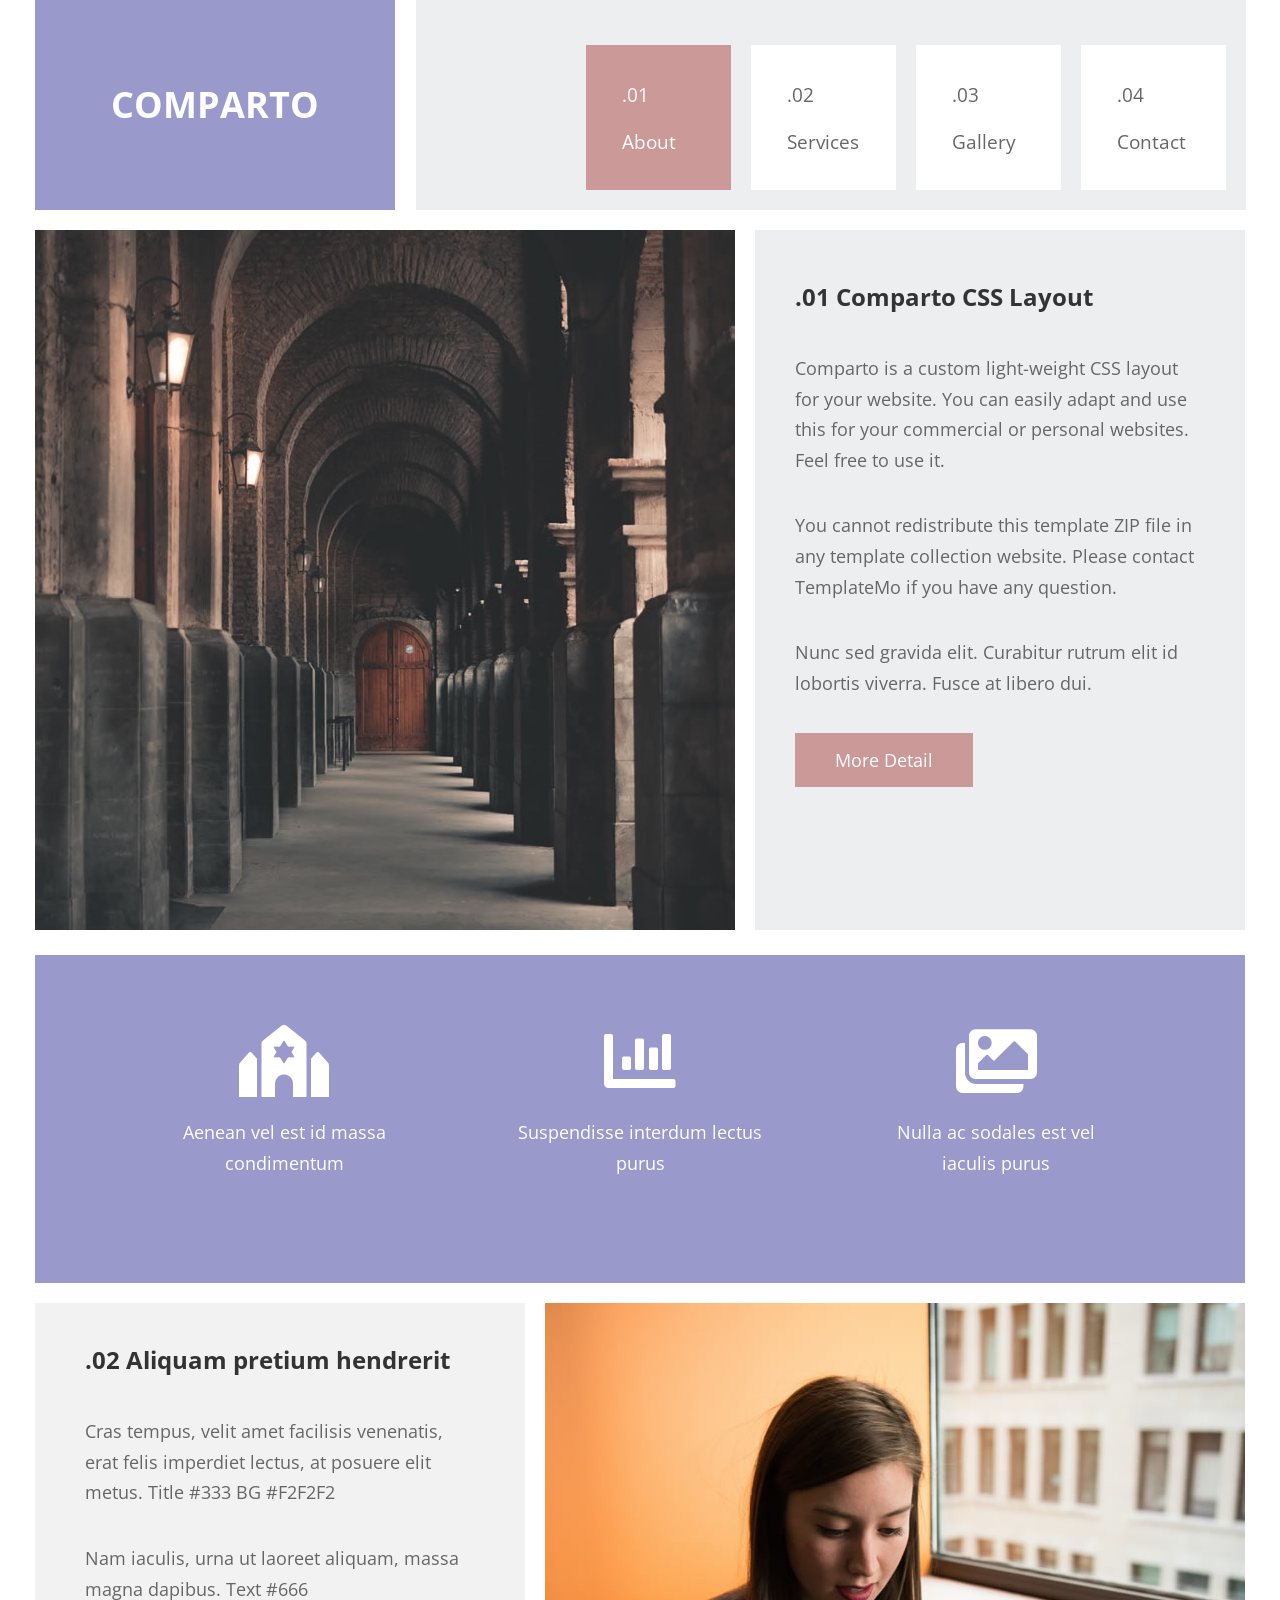
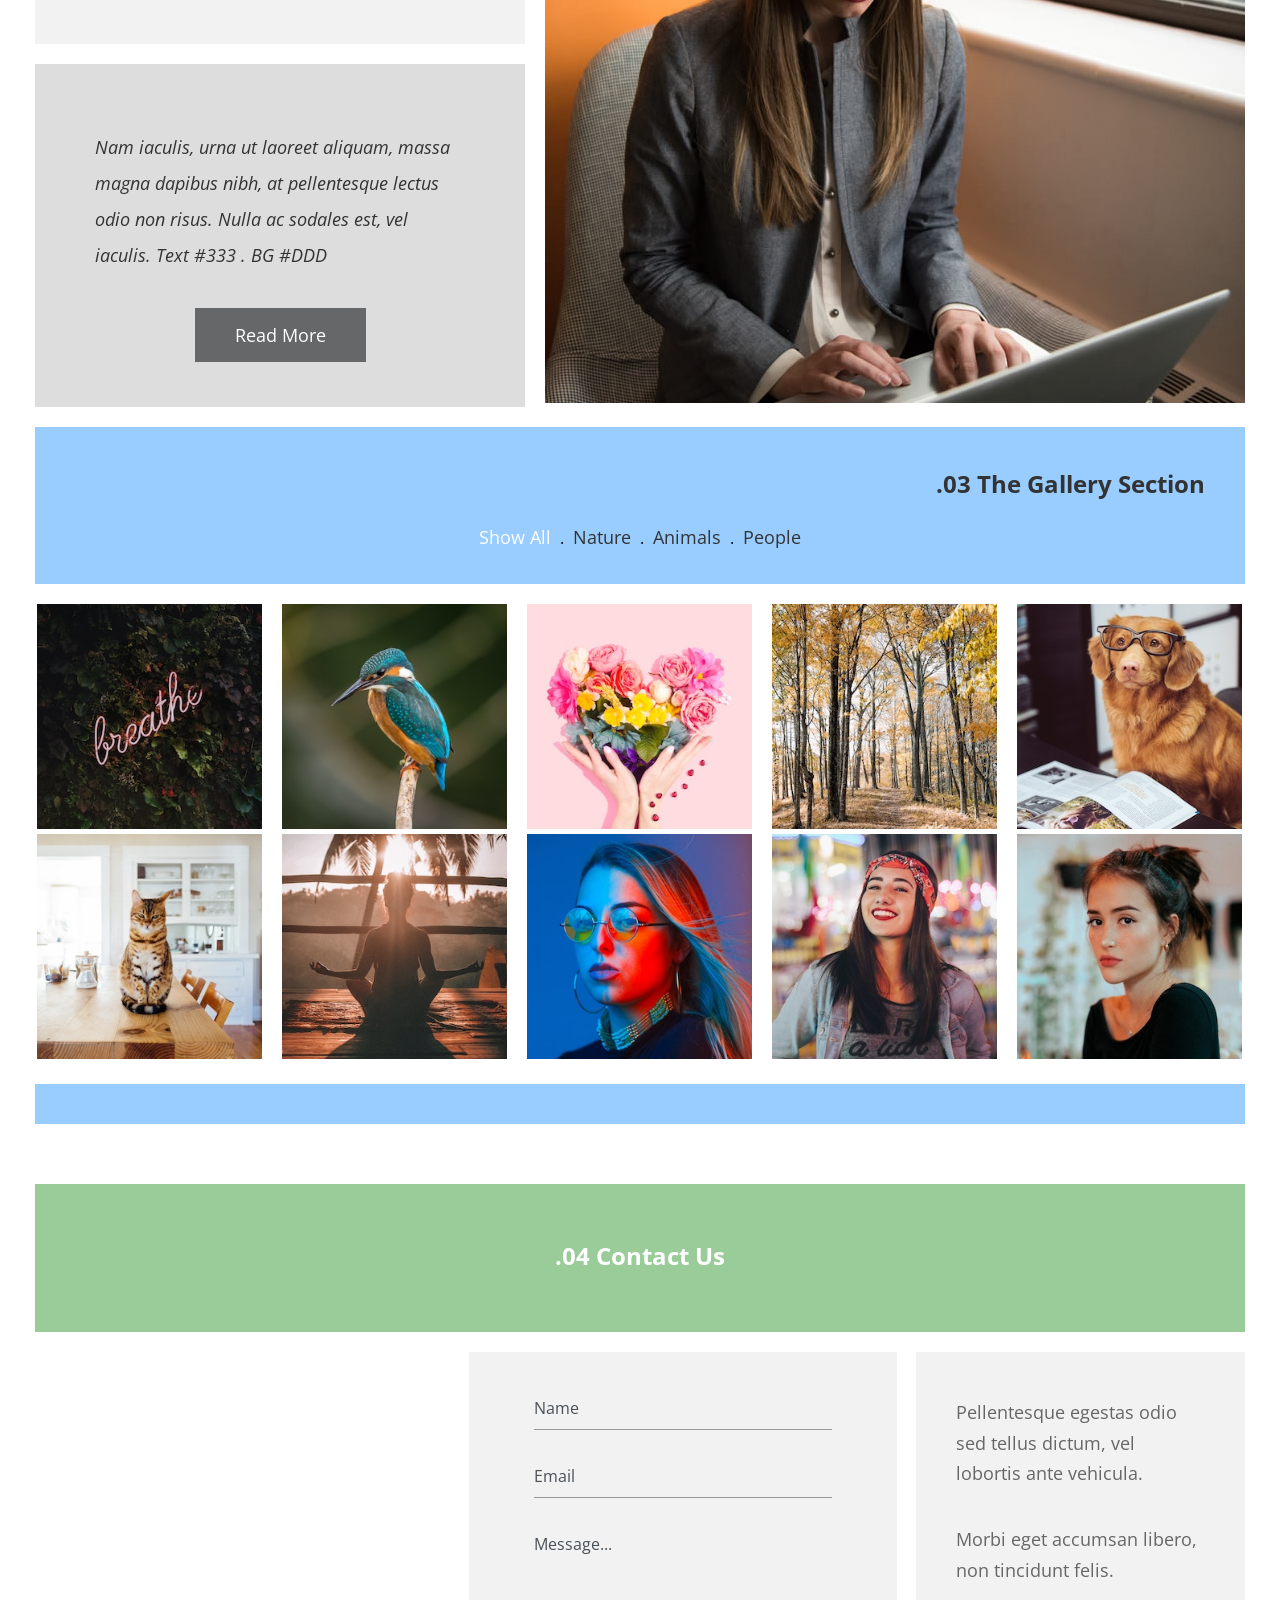
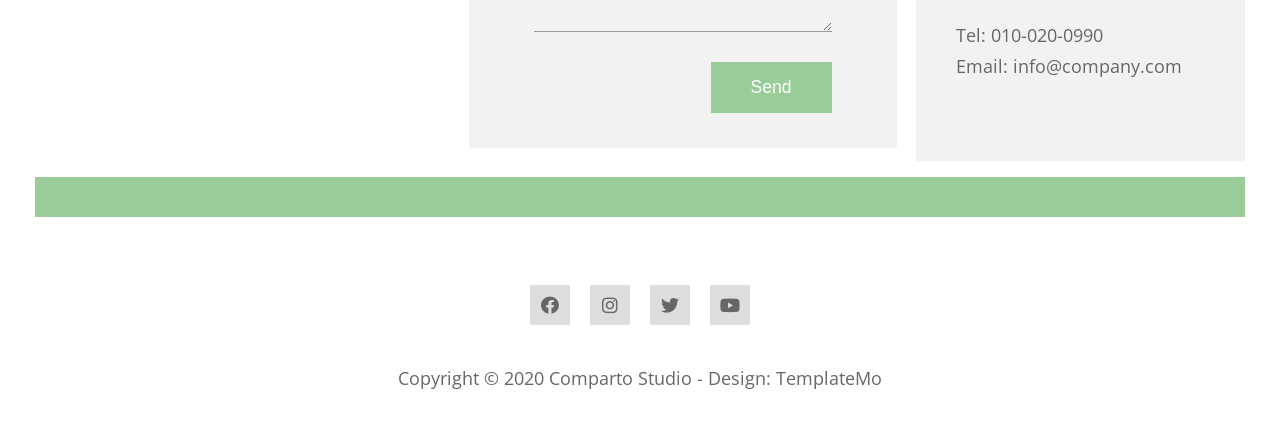
==== commit c16496df: "'react'" ====
--- a/work12 position/index.html
+++ b/work12 position/index.html
@@ -115,8 +115,8 @@
           <div class="xl">TOO <strong>CSS</strong></div> IT IS A GREAT BLOG YOU SHOULD EXPLORE.</div>
           </div>
       </div>
-    </div>
-    <div class="wrap imgbar">
+    
+    
       <div class="img img6">
         <div class="qq change">
           <div class="aa">
